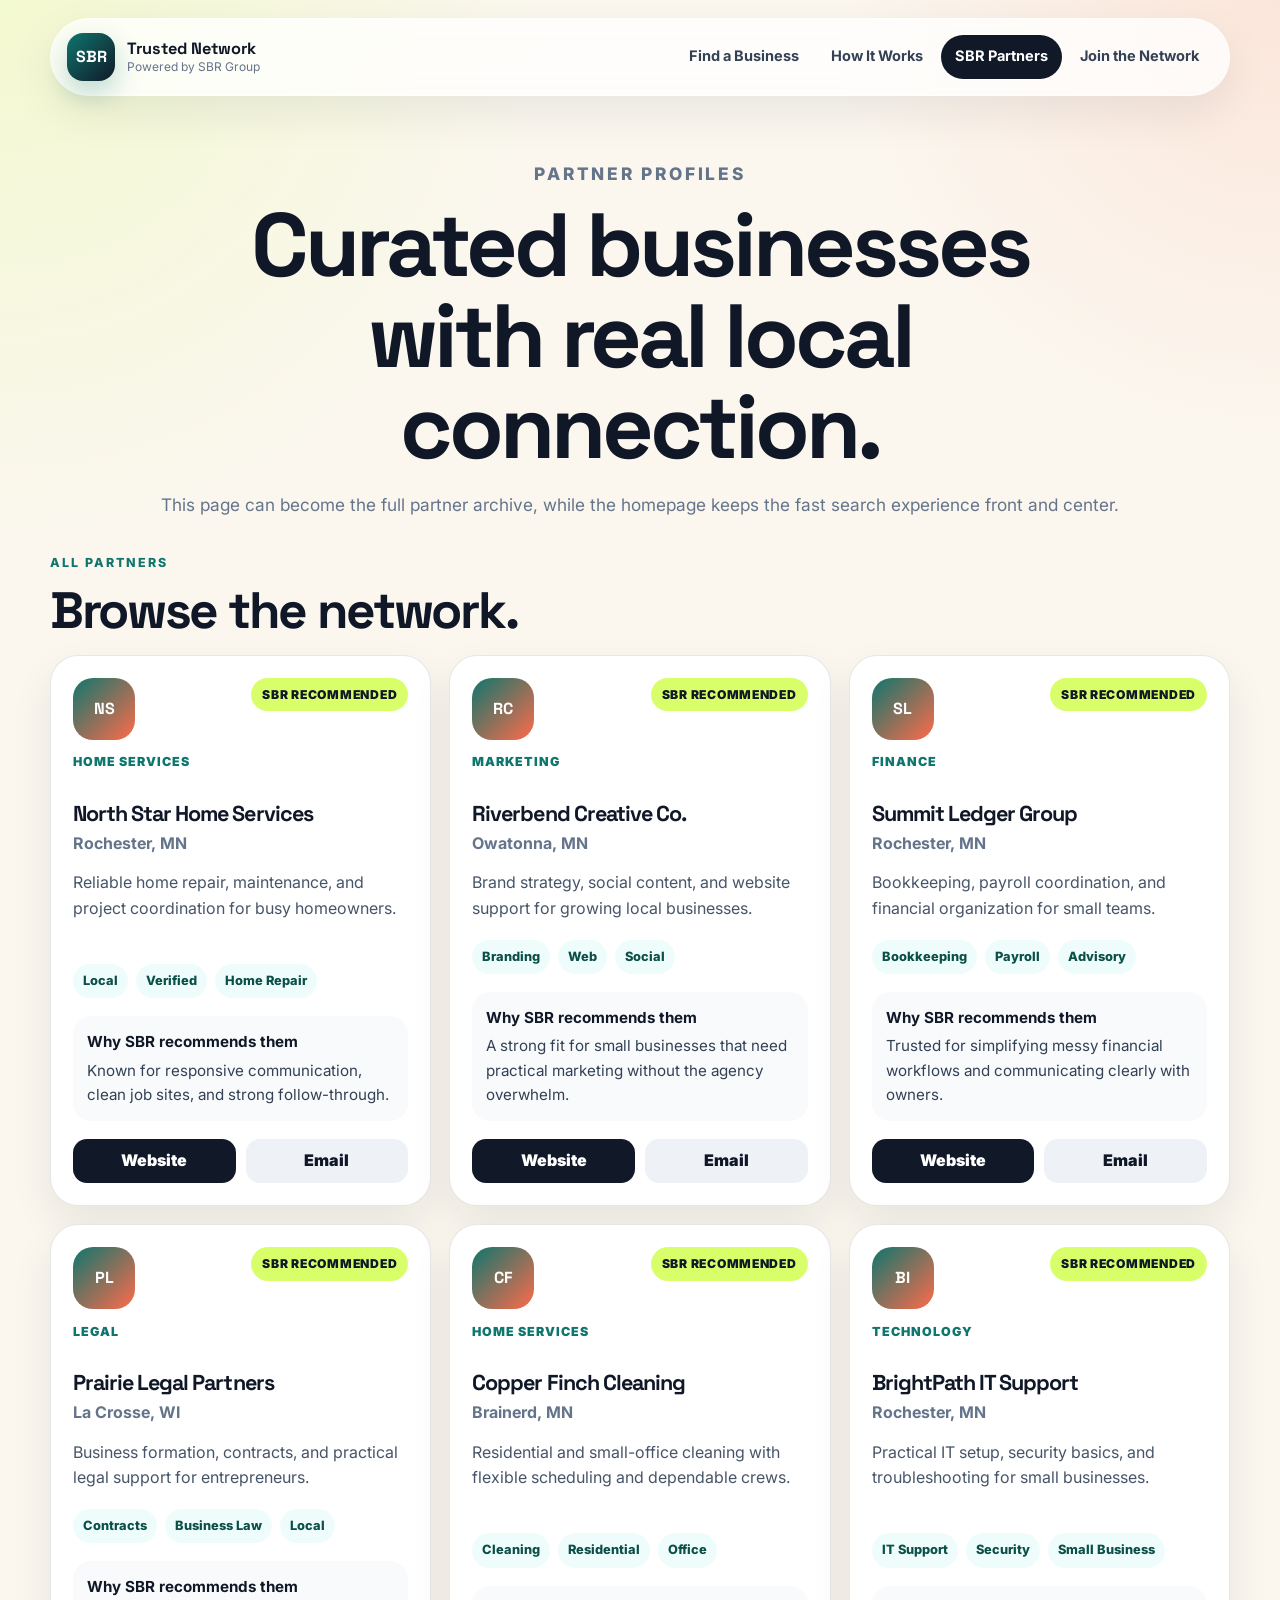
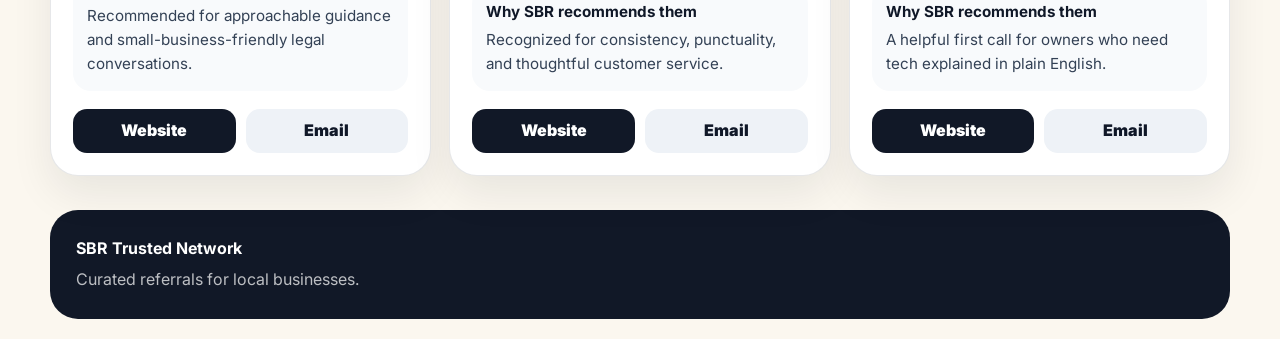
==== partners.html @ e42877cf "init" ====
<!DOCTYPE html>
<html lang="en">
<head>
  <meta charset="UTF-8" />
  <meta name="viewport" content="width=device-width, initial-scale=1.0" />
  <title>SBR Partners | Trusted Network</title>
  <meta name="description" content="Explore trusted SBR partner businesses." />
  <link rel="preconnect" href="https://fonts.googleapis.com">
  <link rel="preconnect" href="https://fonts.gstatic.com" crossorigin>
  <link href="https://fonts.googleapis.com/css2?family=Inter:wght@400;500;600;700;800&family=Space+Grotesk:wght@500;600;700&display=swap" rel="stylesheet">
  <link rel="stylesheet" href="assets/css/style.css" />
</head>
<body>
  <header class="site-header">
    <a class="brand" href="index.html"><span class="brand-mark">SBR</span><span class="brand-text"><strong>Trusted Network</strong><small>Powered by SBR Group</small></span></a>
    <button class="mobile-toggle" id="mobileToggle" aria-label="Open navigation" aria-expanded="false">☰</button>
    <nav class="site-nav" id="siteNav">
      <a href="index.html">Find a Business</a><a href="how-it-works.html">How It Works</a><a href="partners.html" class="active">SBR Partners</a><a href="join.html">Join the Network</a>
    </nav>
  </header>

  <main>
    <section class="page-hero">
      <p class="eyebrow">Partner profiles</p>
      <h1>Curated businesses with real local connection.</h1>
      <p>This page can become the full partner archive, while the homepage keeps the fast search experience front and center.</p>
    </section>

    <section class="section results-section">
      <div class="section-heading">
        <div><p class="eyebrow">All partners</p><h2>Browse the network.</h2></div>
      </div>
      <div class="card-grid" id="partnerGrid"></div>
    </section>
  </main>

  <footer class="site-footer"><div><strong>SBR Trusted Network</strong><p>Curated referrals for local businesses.</p></div></footer>
  <script src="data/partners.js"></script>
  <script src="assets/js/main.js"></script>
</body>
</html>
---- assets/css/style.css ----
:root {
  --ink: #101828;
  --muted: #64748b;
  --paper: #fbf7ef;
  --surface: #ffffff;
  --line: rgba(15, 23, 42, 0.1);
  --green: #0f766e;
  --green-dark: #0b4f49;
  --lime: #d8ff6a;
  --coral: #ff6b4a;
  --navy: #111827;
  --shadow: 0 24px 70px rgba(15, 23, 42, 0.14);
}

* { box-sizing: border-box; }

html { scroll-behavior: smooth; }

body {
  margin: 0;
  font-family: "Inter", system-ui, -apple-system, BlinkMacSystemFont, sans-serif;
  color: var(--ink);
  background:
    radial-gradient(circle at top left, rgba(216, 255, 106, 0.24), transparent 34rem),
    radial-gradient(circle at top right, rgba(255, 107, 74, 0.12), transparent 28rem),
    var(--paper);
  line-height: 1.6;
}

a { color: inherit; text-decoration: none; }

button, input, select { font: inherit; }

.site-header {
  width: min(1180px, calc(100% - 32px));
  margin: 18px auto 0;
  position: sticky;
  top: 14px;
  z-index: 20;
  display: flex;
  align-items: center;
  justify-content: space-between;
  gap: 18px;
  padding: 14px 16px;
  background: rgba(255, 255, 255, 0.76);
  border: 1px solid rgba(255, 255, 255, 0.72);
  border-radius: 999px;
  backdrop-filter: blur(18px);
  box-shadow: 0 16px 45px rgba(15, 23, 42, 0.08);
}

.brand { display: flex; align-items: center; gap: 12px; min-width: max-content; }

.brand-mark {
  display: grid;
  place-items: center;
  width: 48px;
  height: 48px;
  border-radius: 16px;
  color: white;
  font-family: "Space Grotesk", sans-serif;
  font-weight: 700;
  background: linear-gradient(135deg, var(--green), var(--navy));
  box-shadow: 0 12px 28px rgba(15, 118, 110, 0.28);
}

.brand-text { display: grid; line-height: 1.05; }
.brand-text strong { font-family: "Space Grotesk", sans-serif; font-size: 1.02rem; }
.brand-text small { color: var(--muted); font-size: 0.75rem; margin-top: 4px; }

.site-nav { display: flex; align-items: center; gap: 4px; }

.site-nav a {
  padding: 10px 14px;
  border-radius: 999px;
  color: #334155;
  font-weight: 700;
  font-size: 0.91rem;
}

.site-nav a:hover,
.site-nav a.active {
  background: var(--navy);
  color: white;
}

.mobile-toggle {
  display: none;
  border: 0;
  background: var(--navy);
  color: white;
  border-radius: 999px;
  width: 42px;
  height: 42px;
}

.hero {
  width: min(1180px, calc(100% - 32px));
  margin: 44px auto 0;
  padding: clamp(30px, 5vw, 58px);
  border-radius: 42px;
  background:
    linear-gradient(135deg, rgba(17, 24, 39, 0.96), rgba(15, 118, 110, 0.9)),
    radial-gradient(circle at 82% 20%, rgba(216, 255, 106, 0.35), transparent 20rem);
  color: white;
  overflow: hidden;
  box-shadow: var(--shadow);
}

.hero-grid {
  display: grid;
  grid-template-columns: minmax(0, 1.2fr) minmax(320px, 0.8fr);
  gap: clamp(28px, 5vw, 56px);
  align-items: center;
}

.eyebrow {
  margin: 0 0 12px;
  color: var(--green);
  font-size: 0.78rem;
  font-weight: 800;
  text-transform: uppercase;
  letter-spacing: 0.16em;
}

.hero .eyebrow,
.cta .eyebrow,
.spotlight .eyebrow { color: var(--lime); }

h1, h2, h3 {
  font-family: "Space Grotesk", sans-serif;
  line-height: 1.02;
  margin: 0;
  letter-spacing: -0.045em;
}

h1 { font-size: clamp(3.2rem, 8vw, 6.8rem); max-width: 850px; }
h2 { font-size: clamp(2rem, 4vw, 3.4rem); }
h3 { font-size: 1.35rem; }

.hero-lede {
  max-width: 760px;
  margin: 24px 0 28px;
  color: rgba(255,255,255,0.78);
  font-size: clamp(1.05rem, 2vw, 1.26rem);
}

.trust-search {
  display: grid;
  grid-template-columns: 1fr 190px auto;
  gap: 10px;
  padding: 10px;
  background: white;
  border-radius: 22px;
  box-shadow: 0 18px 44px rgba(0,0,0,0.18);
}

.trust-search input,
.trust-search select {
  width: 100%;
  border: 0;
  outline: 0;
  min-height: 54px;
  border-radius: 16px;
  padding: 0 16px;
  color: var(--ink);
  background: #f8fafc;
}

.trust-search button,
.button-dark,
.button-light {
  border: 0;
  min-height: 54px;
  padding: 0 20px;
  border-radius: 16px;
  font-weight: 800;
  cursor: pointer;
}

.trust-search button,
.button-dark {
  background: var(--lime);
  color: var(--navy);
}

.button-light {
  display: inline-flex;
  align-items: center;
  background: white;
  color: var(--navy);
}

.quick-chips { display: flex; flex-wrap: wrap; gap: 10px; margin-top: 16px; }

.quick-chips button {
  border: 1px solid rgba(255,255,255,0.22);
  color: white;
  background: rgba(255,255,255,0.1);
  border-radius: 999px;
  padding: 9px 14px;
  cursor: pointer;
}

.hero-card {
  position: relative;
  padding: 30px;
  border-radius: 34px;
  background: rgba(255,255,255,0.12);
  border: 1px solid rgba(255,255,255,0.18);
  backdrop-filter: blur(20px);
}

.floating-badge,
.tag {
  display: inline-flex;
  width: fit-content;
  align-items: center;
  gap: 8px;
  padding: 7px 11px;
  border-radius: 999px;
  background: var(--lime);
  color: var(--navy);
  font-weight: 900;
  font-size: 0.76rem;
  text-transform: uppercase;
  letter-spacing: 0.06em;
}

.hero-card h2 { margin: 22px 0 12px; font-size: 2.15rem; }
.hero-card p { color: rgba(255,255,255,0.76); }

.trust-stats {
  display: grid;
  gap: 12px;
  margin-top: 24px;
}

.trust-stats div {
  padding: 14px;
  border-radius: 18px;
  background: rgba(255,255,255,0.1);
}

.trust-stats strong { display: block; font-size: 1.1rem; }
.trust-stats span { color: rgba(255,255,255,0.68); font-size: 0.92rem; }

.section {
  width: min(1180px, calc(100% - 32px));
  margin: 34px auto;
}

.intro-strip,
.trust-panel,
.pricing-panel,
.spotlight,
.cta {
  display: grid;
  grid-template-columns: 0.85fr 1.15fr;
  gap: 28px;
  align-items: center;
  padding: clamp(26px, 4vw, 42px);
  border-radius: 34px;
  background: rgba(255,255,255,0.72);
  border: 1px solid rgba(255,255,255,0.9);
  box-shadow: 0 16px 45px rgba(15, 23, 42, 0.06);
}

.intro-strip p:last-child,
.trust-panel p,
.page-hero p,
.pricing-copy p {
  color: var(--muted);
  font-size: 1.08rem;
}

.section-heading {
  display: flex;
  justify-content: space-between;
  gap: 22px;
  align-items: end;
  margin-bottom: 18px;
}

.result-count { color: var(--muted); font-weight: 700; }

.card-grid {
  display: grid;
  grid-template-columns: repeat(3, minmax(0, 1fr));
  gap: 18px;
}

.partner-card {
  position: relative;
  min-height: 350px;
  display: flex;
  flex-direction: column;
  padding: 22px;
  border-radius: 28px;
  overflow: hidden;
  background: var(--surface);
  border: 1px solid var(--line);
  box-shadow: 0 18px 42px rgba(15, 23, 42, 0.08);
  transition: transform 180ms ease, box-shadow 180ms ease;
}

.partner-card:hover {
  transform: translateY(-6px);
  box-shadow: 0 28px 70px rgba(15, 23, 42, 0.14);
}

.card-top {
  display: flex;
  align-items: flex-start;
  justify-content: space-between;
  gap: 12px;
}

.logo-bubble {
  display: grid;
  place-items: center;
  width: 62px;
  height: 62px;
  border-radius: 20px;
  color: white;
  font-family: "Space Grotesk", sans-serif;
  font-weight: 800;
  background: linear-gradient(135deg, var(--green), var(--coral));
}

.partner-card .category {
  color: var(--green);
  font-weight: 900;
  font-size: 0.78rem;
  text-transform: uppercase;
  letter-spacing: 0.08em;
}

.partner-card h3 { margin-top: 18px; }
.partner-card .location { margin: 6px 0 14px; color: var(--muted); font-weight: 700; }
.partner-card .summary { color: #475569; margin: 0 0 18px; }

.tags { display: flex; flex-wrap: wrap; gap: 8px; margin-top: auto; }

.tags span {
  padding: 7px 10px;
  border-radius: 999px;
  background: #eefdfb;
  color: var(--green-dark);
  font-size: 0.8rem;
  font-weight: 800;
}

.recommendation {
  margin-top: 18px;
  padding: 14px;
  border-radius: 18px;
  background: #f8fafc;
  color: #334155;
  font-size: 0.95rem;
}

.recommendation strong { display: block; color: var(--ink); margin-bottom: 4px; }

.card-actions {
  display: grid;
  grid-template-columns: 1fr 1fr;
  gap: 10px;
  margin-top: 18px;
}

.card-actions a {
  display: grid;
  place-items: center;
  min-height: 44px;
  border-radius: 14px;
  font-weight: 900;
}

.card-actions a:first-child { background: var(--navy); color: white; }
.card-actions a:last-child { background: #eef2f7; color: var(--ink); }

.empty-state {
  text-align: center;
  padding: 44px;
  background: white;
  border-radius: 28px;
}

.spotlight {
  background: linear-gradient(135deg, var(--green-dark), var(--navy));
  color: white;
}

.spotlight p { color: rgba(255,255,255,0.76); }

.spotlight-card {
  justify-self: end;
  max-width: 420px;
  padding: 28px;
  border-radius: 30px;
  background: rgba(255,255,255,0.12);
  border: 1px solid rgba(255,255,255,0.16);
}

.contact-row { display: flex; gap: 10px; margin-top: 20px; }
.contact-row a {
  padding: 11px 14px;
  border-radius: 999px;
  background: white;
  color: var(--navy);
  font-weight: 900;
}

.cta {
  display: block;
  text-align: center;
  padding: clamp(36px, 7vw, 76px);
  background: var(--coral);
  color: white;
}

.cta p { max-width: 760px; margin: 18px auto 26px; color: rgba(255,255,255,0.82); }

.page-hero {
  width: min(980px, calc(100% - 32px));
  margin: 64px auto 28px;
  text-align: center;
}

.page-hero h1 { font-size: clamp(3rem, 7vw, 5.8rem); margin-inline: auto; }

.steps-grid {
  display: grid;
  grid-template-columns: repeat(3, 1fr);
  gap: 18px;
}

.step-card {
  padding: 28px;
  border-radius: 30px;
  background: white;
  border: 1px solid var(--line);
  box-shadow: 0 16px 40px rgba(15, 23, 42, 0.06);
}

.step-card span {
  display: inline-grid;
  place-items: center;
  width: 44px;
  height: 44px;
  border-radius: 15px;
  margin-bottom: 18px;
  background: var(--lime);
  font-weight: 900;
}

.step-card p { color: var(--muted); }

.check-list {
  margin: 0;
  padding: 0;
  list-style: none;
  display: grid;
  gap: 12px;
}

.check-list li {
  position: relative;
  padding-left: 30px;
  color: #334155;
  font-weight: 700;
}

.check-list li::before {
  content: "✓";
  position: absolute;
  left: 0;
  color: var(--green);
  font-weight: 900;
}

.pricing-card {
  padding: 30px;
  border-radius: 30px;
  background: white;
  border: 1px solid var(--line);
}

.pricing-card h3 { margin: 16px 0; }

.site-footer {
  width: min(1180px, calc(100% - 32px));
  margin: 34px auto 20px;
  display: flex;
  justify-content: space-between;
  gap: 20px;
  padding: 26px;
  border-radius: 28px;
  color: rgba(255,255,255,0.72);
  background: var(--navy);
}

.site-footer strong { color: white; }
.site-footer p { margin: 6px 0 0; }
.site-footer nav { display: flex; gap: 16px; flex-wrap: wrap; font-weight: 800; color: white; }

.text-link { color: white; font-weight: 900; }

.sr-only {
  position: absolute;
  width: 1px; height: 1px;
  padding: 0; margin: -1px;
  overflow: hidden; clip: rect(0,0,0,0);
  white-space: nowrap; border: 0;
}

@media (max-width: 920px) {
  .mobile-toggle { display: block; }
  .site-header { border-radius: 26px; flex-wrap: wrap; }
  .site-nav {
    display: none;
    width: 100%;
    flex-direction: column;
    align-items: stretch;
  }
  .site-nav.open { display: flex; }
  .site-nav a { text-align: center; }

  .hero-grid,
  .intro-strip,
  .trust-panel,
  .pricing-panel,
  .spotlight {
    grid-template-columns: 1fr;
  }

  .trust-search { grid-template-columns: 1fr; }
  .card-grid,
  .steps-grid { grid-template-columns: 1fr; }
  .spotlight-card { justify-self: stretch; max-width: none; }
  .section-heading { align-items: start; flex-direction: column; }
}

@media (max-width: 560px) {
  .brand-text small { display: none; }
  .hero, .section, .site-footer, .site-header { width: min(100% - 20px, 1180px); }
  h1 { font-size: 3rem; }
  .site-footer { flex-direction: column; }
}
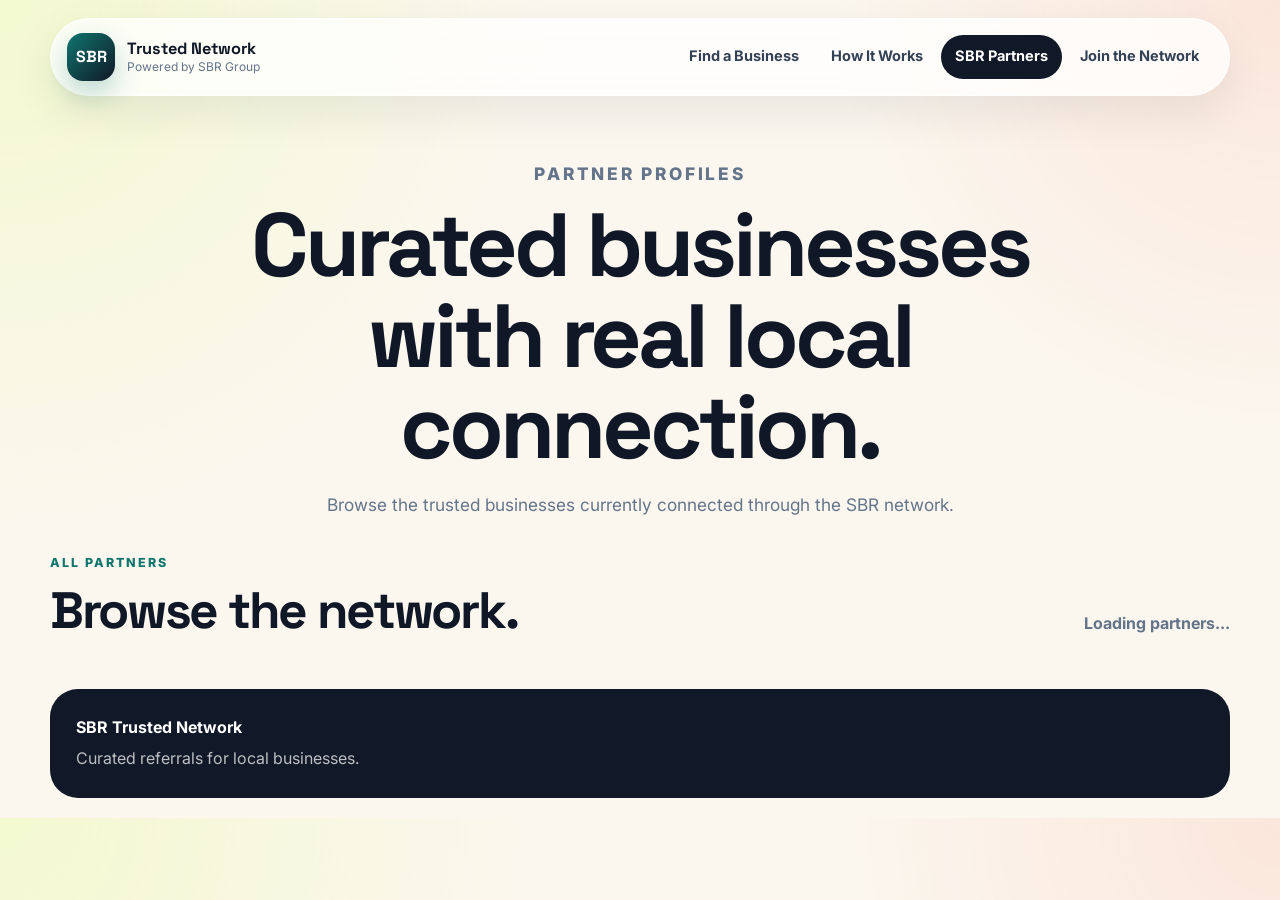
==== commit 0407e5ef: "partners update" ====
--- a/partners.html
+++ b/partners.html
@@ -3,39 +3,189 @@
 <head>
   <meta charset="UTF-8" />
   <meta name="viewport" content="width=device-width, initial-scale=1.0" />
+
   <title>SBR Partners | Trusted Network</title>
-  <meta name="description" content="Explore trusted SBR partner businesses." />
+
+  <meta
+    name="description"
+    content="Explore trusted SBR partner businesses."
+  />
+
   <link rel="preconnect" href="https://fonts.googleapis.com">
-  <link rel="preconnect" href="https://fonts.gstatic.com" crossorigin>
-  <link href="https://fonts.googleapis.com/css2?family=Inter:wght@400;500;600;700;800&family=Space+Grotesk:wght@500;600;700&display=swap" rel="stylesheet">
-  <link rel="stylesheet" href="assets/css/style.css" />
+
+  <link
+    rel="preconnect"
+    href="https://fonts.gstatic.com"
+    crossorigin
+  >
+
+  <link
+    href="https://fonts.googleapis.com/css2?family=Inter:wght@400;500;600;700;800&family=Space+Grotesk:wght@500;600;700&display=swap"
+    rel="stylesheet"
+  >
+
+  <link
+    rel="stylesheet"
+    href="assets/css/style.css"
+  />
 </head>
+
 <body>
+
   <header class="site-header">
-    <a class="brand" href="index.html"><span class="brand-mark">SBR</span><span class="brand-text"><strong>Trusted Network</strong><small>Powered by SBR Group</small></span></a>
-    <button class="mobile-toggle" id="mobileToggle" aria-label="Open navigation" aria-expanded="false">☰</button>
-    <nav class="site-nav" id="siteNav">
-      <a href="index.html">Find a Business</a><a href="how-it-works.html">How It Works</a><a href="partners.html" class="active">SBR Partners</a><a href="join.html">Join the Network</a>
+
+    <a
+      class="brand"
+      href="index.html"
+    >
+      <span class="brand-mark">
+        SBR
+      </span>
+
+      <span class="brand-text">
+        <strong>
+          Trusted Network
+        </strong>
+
+        <small>
+          Powered by SBR Group
+        </small>
+      </span>
+    </a>
+
+
+    <button
+      class="mobile-toggle"
+      id="mobileToggle"
+      aria-label="Open navigation"
+      aria-expanded="false"
+    >
+      ☰
+    </button>
+
+
+    <nav
+      class="site-nav"
+      id="siteNav"
+    >
+
+      <a href="index.html">
+        Find a Business
+      </a>
+
+      <a href="how-it-works.html">
+        How It Works
+      </a>
+
+      <a
+        href="partners.html"
+        class="active"
+      >
+        SBR Partners
+      </a>
+
+      <a href="join.html">
+        Join the Network
+      </a>
+
     </nav>
+
   </header>
 
+
   <main>
+
     <section class="page-hero">
-      <p class="eyebrow">Partner profiles</p>
-      <h1>Curated businesses with real local connection.</h1>
-      <p>This page can become the full partner archive, while the homepage keeps the fast search experience front and center.</p>
+
+      <p class="eyebrow">
+        Partner profiles
+      </p>
+
+      <h1>
+        Curated businesses with real local connection.
+      </h1>
+
+      <p>
+        Browse the trusted businesses currently connected
+        through the SBR network.
+      </p>
+
     </section>
 
+
     <section class="section results-section">
+
       <div class="section-heading">
-        <div><p class="eyebrow">All partners</p><h2>Browse the network.</h2></div>
+
+        <div>
+
+          <p class="eyebrow">
+            All partners
+          </p>
+
+          <h2>
+            Browse the network.
+          </h2>
+
+        </div>
+
+
+        <div
+          class="result-count"
+          id="partnerCount"
+        >
+          Loading partners...
+        </div>
+
       </div>
-      <div class="card-grid" id="partnerGrid"></div>
+
+
+      <div
+        class="card-grid"
+        id="partnerGrid"
+      ></div>
+
+
+      <div
+        class="empty-state"
+        id="partnerEmptyState"
+        hidden
+      >
+
+        <h3>
+          No partners available.
+        </h3>
+
+        <p>
+          Please check back soon.
+        </p>
+
+      </div>
+
     </section>
+
   </main>
 
-  <footer class="site-footer"><div><strong>SBR Trusted Network</strong><p>Curated referrals for local businesses.</p></div></footer>
-  <script src="data/partners.js"></script>
+
+  <footer class="site-footer">
+
+    <div>
+
+      <strong>
+        SBR Trusted Network
+      </strong>
+
+      <p>
+        Curated referrals for local businesses.
+      </p>
+
+    </div>
+
+  </footer>
+
+
   <script src="assets/js/main.js"></script>
+  <script src="assets/js/partners-page.js"></script>
+
 </body>
-</html>
+</html>
--- a/assets/css/style.css
+++ b/assets/css/style.css
@@ -12,68 +12,154 @@
   --shadow: 0 24px 70px rgba(15, 23, 42, 0.14);
 }
 
-* { box-sizing: border-box; }
-
-html { scroll-behavior: smooth; }
+* {
+  box-sizing: border-box;
+}
+
+html {
+  scroll-behavior: smooth;
+}
 
 body {
   margin: 0;
   font-family: "Inter", system-ui, -apple-system, BlinkMacSystemFont, sans-serif;
   color: var(--ink);
-  background:
-    radial-gradient(circle at top left, rgba(216, 255, 106, 0.24), transparent 34rem),
-    radial-gradient(circle at top right, rgba(255, 107, 74, 0.12), transparent 28rem),
+
+  background:
+    radial-gradient(
+      circle at top left,
+      rgba(216, 255, 106, 0.24),
+      transparent 34rem
+    ),
+    radial-gradient(
+      circle at top right,
+      rgba(255, 107, 74, 0.12),
+      transparent 28rem
+    ),
     var(--paper);
+
   line-height: 1.6;
 }
 
-a { color: inherit; text-decoration: none; }
-
-button, input, select { font: inherit; }
+a {
+  color: inherit;
+  text-decoration: none;
+}
+
+button,
+input,
+select {
+  font: inherit;
+}
+
+
+/* =========================================================
+   HEADER
+========================================================= */
 
 .site-header {
   width: min(1180px, calc(100% - 32px));
   margin: 18px auto 0;
+
   position: sticky;
   top: 14px;
   z-index: 20;
+
   display: flex;
   align-items: center;
   justify-content: space-between;
+
   gap: 18px;
   padding: 14px 16px;
+
   background: rgba(255, 255, 255, 0.76);
-  border: 1px solid rgba(255, 255, 255, 0.72);
+
+  border:
+    1px solid rgba(255, 255, 255, 0.72);
+
   border-radius: 999px;
-  backdrop-filter: blur(18px);
-  box-shadow: 0 16px 45px rgba(15, 23, 42, 0.08);
-}
-
-.brand { display: flex; align-items: center; gap: 12px; min-width: max-content; }
+
+  backdrop-filter:
+    blur(18px);
+
+  box-shadow:
+    0 16px 45px rgba(15, 23, 42, 0.08);
+}
+
+.brand {
+  display: flex;
+  align-items: center;
+
+  gap: 12px;
+
+  min-width: max-content;
+}
 
 .brand-mark {
   display: grid;
   place-items: center;
+
   width: 48px;
   height: 48px;
+
   border-radius: 16px;
+
   color: white;
-  font-family: "Space Grotesk", sans-serif;
+
+  font-family:
+    "Space Grotesk",
+    sans-serif;
+
   font-weight: 700;
-  background: linear-gradient(135deg, var(--green), var(--navy));
-  box-shadow: 0 12px 28px rgba(15, 118, 110, 0.28);
-}
-
-.brand-text { display: grid; line-height: 1.05; }
-.brand-text strong { font-family: "Space Grotesk", sans-serif; font-size: 1.02rem; }
-.brand-text small { color: var(--muted); font-size: 0.75rem; margin-top: 4px; }
-
-.site-nav { display: flex; align-items: center; gap: 4px; }
+
+  background:
+    linear-gradient(
+      135deg,
+      var(--green),
+      var(--navy)
+    );
+
+  box-shadow:
+    0 12px 28px rgba(15, 118, 110, 0.28);
+}
+
+.brand-text {
+  display: grid;
+
+  line-height: 1.05;
+}
+
+.brand-text strong {
+  font-family:
+    "Space Grotesk",
+    sans-serif;
+
+  font-size: 1.02rem;
+}
+
+.brand-text small {
+  margin-top: 4px;
+
+  color: var(--muted);
+
+  font-size: 0.75rem;
+}
+
+.site-nav {
+  display: flex;
+  align-items: center;
+
+  gap: 4px;
+}
 
 .site-nav a {
-  padding: 10px 14px;
+  padding:
+    10px 14px;
+
   border-radius: 999px;
+
   color: #334155;
+
   font-weight: 700;
   font-size: 0.91rem;
 }
@@ -81,173 +167,362 @@
 .site-nav a:hover,
 .site-nav a.active {
   background: var(--navy);
+
   color: white;
 }
 
 .mobile-toggle {
   display: none;
-  border: 0;
-  background: var(--navy);
-  color: white;
-  border-radius: 999px;
+
   width: 42px;
   height: 42px;
-}
+
+  border: 0;
+  border-radius: 999px;
+
+  background: var(--navy);
+
+  color: white;
+}
+
+
+/* =========================================================
+   HERO
+========================================================= */
 
 .hero {
-  width: min(1180px, calc(100% - 32px));
-  margin: 44px auto 0;
-  padding: clamp(30px, 5vw, 58px);
+  width:
+    min(1180px, calc(100% - 32px));
+
+  margin:
+    44px auto 0;
+
+  padding:
+    clamp(30px, 5vw, 58px);
+
   border-radius: 42px;
-  background:
-    linear-gradient(135deg, rgba(17, 24, 39, 0.96), rgba(15, 118, 110, 0.9)),
-    radial-gradient(circle at 82% 20%, rgba(216, 255, 106, 0.35), transparent 20rem);
+
+  background:
+    linear-gradient(
+      135deg,
+      rgba(17, 24, 39, 0.96),
+      rgba(15, 118, 110, 0.9)
+    ),
+    radial-gradient(
+      circle at 82% 20%,
+      rgba(216, 255, 106, 0.35),
+      transparent 20rem
+    );
+
   color: white;
+
   overflow: hidden;
-  box-shadow: var(--shadow);
+
+  box-shadow:
+    var(--shadow);
 }
 
 .hero-grid {
   display: grid;
-  grid-template-columns: minmax(0, 1.2fr) minmax(320px, 0.8fr);
-  gap: clamp(28px, 5vw, 56px);
-  align-items: center;
+
+  grid-template-columns:
+    minmax(0, 1.45fr)
+    minmax(300px, 0.55fr);
+
+  gap: 34px;
+
+  align-items: start;
+}
+
+.hero-copy {
+  min-width: 0;
 }
 
 .eyebrow {
-  margin: 0 0 12px;
+  margin:
+    0 0 12px;
+
   color: var(--green);
+
   font-size: 0.78rem;
   font-weight: 800;
+
   text-transform: uppercase;
+
   letter-spacing: 0.16em;
 }
 
 .hero .eyebrow,
 .cta .eyebrow,
-.spotlight .eyebrow { color: var(--lime); }
-
-h1, h2, h3 {
-  font-family: "Space Grotesk", sans-serif;
+.spotlight .eyebrow {
+  color: var(--lime);
+}
+
+h1,
+h2,
+h3 {
+  margin: 0;
+
+  font-family:
+    "Space Grotesk",
+    sans-serif;
+
   line-height: 1.02;
-  margin: 0;
-  letter-spacing: -0.045em;
-}
-
-h1 { font-size: clamp(3.2rem, 8vw, 6.8rem); max-width: 850px; }
-h2 { font-size: clamp(2rem, 4vw, 3.4rem); }
-h3 { font-size: 1.35rem; }
+
+  letter-spacing:
+    -0.045em;
+}
+
+h1 {
+  max-width: 850px;
+
+  font-size:
+    clamp(3.2rem, 8vw, 6.8rem);
+}
+
+h2 {
+  font-size:
+    clamp(2rem, 4vw, 3.4rem);
+}
+
+h3 {
+  font-size: 1.35rem;
+}
 
 .hero-lede {
   max-width: 760px;
-  margin: 24px 0 28px;
-  color: rgba(255,255,255,0.78);
-  font-size: clamp(1.05rem, 2vw, 1.26rem);
-}
+
+  margin:
+    24px 0 28px;
+
+  color:
+    rgba(255, 255, 255, 0.78);
+
+  font-size:
+    clamp(1.05rem, 2vw, 1.26rem);
+}
+
+
+/* =========================================================
+   SEARCH
+========================================================= */
 
 .trust-search {
   display: grid;
-  grid-template-columns: 1fr 190px auto;
+
+  grid-template-columns:
+    minmax(280px, 1.35fr)
+    minmax(220px, 1fr);
+
   gap: 10px;
+
+  width: 100%;
+
   padding: 10px;
+
   background: white;
+
   border-radius: 22px;
-  box-shadow: 0 18px 44px rgba(0,0,0,0.18);
+
+  box-shadow:
+    0 18px 44px rgba(0, 0, 0, 0.18);
+}
+
+.search-field {
+  min-width: 0;
 }
 
 .trust-search input,
 .trust-search select {
   width: 100%;
+  min-width: 0;
+
+  min-height: 54px;
+
   border: 0;
   outline: 0;
+
+  border-radius: 16px;
+
+  padding:
+    0 18px;
+
+  color: var(--ink);
+
+  background: #f8fafc;
+}
+
+.trust-search select {
+  cursor: pointer;
+
+  padding-right: 42px;
+}
+
+.trust-search input:focus,
+.trust-search select:focus {
+  box-shadow:
+    0 0 0 3px rgba(15, 118, 110, 0.14);
+}
+
+.trust-search button {
+  grid-column:
+    1 / -1;
+
+  width: 100%;
+
   min-height: 54px;
+
+  border: 0;
+
   border-radius: 16px;
-  padding: 0 16px;
-  color: var(--ink);
-  background: #f8fafc;
-}
-
-.trust-search button,
-.button-dark,
-.button-light {
-  border: 0;
-  min-height: 54px;
-  padding: 0 20px;
-  border-radius: 16px;
+
+  padding:
+    0 24px;
+
+  background:
+    var(--lime);
+
+  color:
+    var(--navy);
+
   font-weight: 800;
+
   cursor: pointer;
 }
 
-.trust-search button,
-.button-dark {
-  background: var(--lime);
-  color: var(--navy);
-}
-
-.button-light {
-  display: inline-flex;
-  align-items: center;
-  background: white;
-  color: var(--navy);
-}
-
-.quick-chips { display: flex; flex-wrap: wrap; gap: 10px; margin-top: 16px; }
-
-.quick-chips button {
-  border: 1px solid rgba(255,255,255,0.22);
-  color: white;
-  background: rgba(255,255,255,0.1);
-  border-radius: 999px;
-  padding: 9px 14px;
-  cursor: pointer;
-}
+.trust-search button:hover {
+  filter:
+    brightness(0.97);
+}
+
+
+/* =========================================================
+   CATEGORY DROPDOWN
+========================================================= */
+
+#categoryFilter optgroup {
+  color: #111827;
+
+  font-weight: 700;
+  font-style: normal;
+}
+
+#categoryFilter option {
+  color: #111827;
+
+  font-weight: 400;
+}
+
+
+/* =========================================================
+   HERO CARD
+========================================================= */
 
 .hero-card {
   position: relative;
+
+  align-self: start;
+
+  margin-top: 30px;
+
   padding: 30px;
+
   border-radius: 34px;
-  background: rgba(255,255,255,0.12);
-  border: 1px solid rgba(255,255,255,0.18);
-  backdrop-filter: blur(20px);
+
+  background:
+    rgba(255, 255, 255, 0.12);
+
+  border:
+    1px solid rgba(255, 255, 255, 0.18);
+
+  backdrop-filter:
+    blur(20px);
 }
 
 .floating-badge,
 .tag {
   display: inline-flex;
+
   width: fit-content;
+
   align-items: center;
+
   gap: 8px;
-  padding: 7px 11px;
+
+  padding:
+    7px 11px;
+
   border-radius: 999px;
-  background: var(--lime);
-  color: var(--navy);
+
+  background:
+    var(--lime);
+
+  color:
+    var(--navy);
+
   font-weight: 900;
+
   font-size: 0.76rem;
+
   text-transform: uppercase;
-  letter-spacing: 0.06em;
-}
-
-.hero-card h2 { margin: 22px 0 12px; font-size: 2.15rem; }
-.hero-card p { color: rgba(255,255,255,0.76); }
+
+  letter-spacing:
+    0.06em;
+}
+
+.hero-card h2 {
+  margin:
+    22px 0 12px;
+
+  font-size: 2.15rem;
+}
+
+.hero-card p {
+  color:
+    rgba(255, 255, 255, 0.76);
+}
 
 .trust-stats {
   display: grid;
+
   gap: 12px;
+
   margin-top: 24px;
 }
 
 .trust-stats div {
   padding: 14px;
+
   border-radius: 18px;
-  background: rgba(255,255,255,0.1);
-}
-
-.trust-stats strong { display: block; font-size: 1.1rem; }
-.trust-stats span { color: rgba(255,255,255,0.68); font-size: 0.92rem; }
+
+  background:
+    rgba(255, 255, 255, 0.1);
+}
+
+.trust-stats strong {
+  display: block;
+
+  font-size: 1.1rem;
+}
+
+.trust-stats span {
+  color:
+    rgba(255, 255, 255, 0.68);
+
+  font-size: 0.92rem;
+}
+
+
+/* =========================================================
+   SECTIONS
+========================================================= */
 
 .section {
-  width: min(1180px, calc(100% - 32px));
-  margin: 34px auto;
+  width:
+    min(1180px, calc(100% - 32px));
+
+  margin:
+    34px auto;
 }
 
 .intro-strip,
@@ -256,276 +531,685 @@
 .spotlight,
 .cta {
   display: grid;
-  grid-template-columns: 0.85fr 1.15fr;
+
+  grid-template-columns:
+    0.85fr 1.15fr;
+
   gap: 28px;
+
   align-items: center;
-  padding: clamp(26px, 4vw, 42px);
+
+  padding:
+    clamp(26px, 4vw, 42px);
+
   border-radius: 34px;
-  background: rgba(255,255,255,0.72);
-  border: 1px solid rgba(255,255,255,0.9);
-  box-shadow: 0 16px 45px rgba(15, 23, 42, 0.06);
+
+  background:
+    rgba(255, 255, 255, 0.72);
+
+  border:
+    1px solid rgba(255, 255, 255, 0.9);
+
+  box-shadow:
+    0 16px 45px rgba(15, 23, 42, 0.06);
 }
 
 .intro-strip p:last-child,
 .trust-panel p,
 .page-hero p,
 .pricing-copy p {
-  color: var(--muted);
-  font-size: 1.08rem;
-}
+  color:
+    var(--muted);
+
+  font-size:
+    1.08rem;
+}
+
+
+/* =========================================================
+   RESULTS
+========================================================= */
 
 .section-heading {
   display: flex;
-  justify-content: space-between;
+
+  justify-content:
+    space-between;
+
   gap: 22px;
+
   align-items: end;
+
   margin-bottom: 18px;
 }
 
-.result-count { color: var(--muted); font-weight: 700; }
+.result-count {
+  color:
+    var(--muted);
+
+  font-weight: 700;
+}
 
 .card-grid {
   display: grid;
-  grid-template-columns: repeat(3, minmax(0, 1fr));
+
+  grid-template-columns:
+    repeat(
+      3,
+      minmax(0, 1fr)
+    );
+
   gap: 18px;
 }
+
+
+/* =========================================================
+   BUSINESS CARD
+========================================================= */
 
 .partner-card {
   position: relative;
+
   min-height: 350px;
+
   display: flex;
+
   flex-direction: column;
+
   padding: 22px;
+
   border-radius: 28px;
+
   overflow: hidden;
-  background: var(--surface);
-  border: 1px solid var(--line);
-  box-shadow: 0 18px 42px rgba(15, 23, 42, 0.08);
-  transition: transform 180ms ease, box-shadow 180ms ease;
+
+  background:
+    var(--surface);
+
+  border:
+    1px solid var(--line);
+
+  box-shadow:
+    0 18px 42px rgba(15, 23, 42, 0.08);
+
+  transition:
+    transform 180ms ease,
+    box-shadow 180ms ease;
 }
 
 .partner-card:hover {
-  transform: translateY(-6px);
-  box-shadow: 0 28px 70px rgba(15, 23, 42, 0.14);
+  transform:
+    translateY(-6px);
+
+  box-shadow:
+    0 28px 70px rgba(15, 23, 42, 0.14);
 }
 
 .card-top {
   display: flex;
+
   align-items: flex-start;
-  justify-content: space-between;
+
+  justify-content:
+    space-between;
+
   gap: 12px;
 }
 
 .logo-bubble {
   display: grid;
+
   place-items: center;
+
   width: 62px;
   height: 62px;
+
   border-radius: 20px;
+
   color: white;
-  font-family: "Space Grotesk", sans-serif;
+
+  font-family:
+    "Space Grotesk",
+    sans-serif;
+
   font-weight: 800;
-  background: linear-gradient(135deg, var(--green), var(--coral));
-}
-
-.partner-card .category {
-  color: var(--green);
-  font-weight: 900;
-  font-size: 0.78rem;
-  text-transform: uppercase;
-  letter-spacing: 0.08em;
-}
-
-.partner-card h3 { margin-top: 18px; }
-.partner-card .location { margin: 6px 0 14px; color: var(--muted); font-weight: 700; }
-.partner-card .summary { color: #475569; margin: 0 0 18px; }
-
-.tags { display: flex; flex-wrap: wrap; gap: 8px; margin-top: auto; }
+
+  background:
+    linear-gradient(
+      135deg,
+      var(--green),
+      var(--coral)
+    );
+}
+
+.partner-card h3 {
+  margin-top: 18px;
+}
+
+
+/* =========================================================
+   BUSINESS LOCATION
+========================================================= */
+
+.business-location {
+  margin-top: 8px;
+}
+
+.business-address {
+  margin: 0;
+
+  color: var(--ink);
+
+  font-weight: 500;
+}
+
+.partner-card .location {
+  margin:
+    4px 0 10px;
+
+  color:
+    var(--muted);
+
+  font-weight: 700;
+}
+
+.business-phone {
+  margin:
+    10px 0 14px;
+
+  color:
+    var(--ink);
+
+  font-size: 0.95rem;
+
+  font-weight: 700;
+}
+
+.partner-card .summary {
+  margin:
+    0 0 18px;
+
+  color:
+    #475569;
+}
+
+
+/* =========================================================
+   TAGS
+========================================================= */
+
+.tags {
+  display: flex;
+
+  flex-wrap: wrap;
+
+  gap: 8px;
+
+  margin-top: auto;
+}
 
 .tags span {
-  padding: 7px 10px;
+  padding:
+    7px 10px;
+
   border-radius: 999px;
-  background: #eefdfb;
-  color: var(--green-dark);
+
+  background:
+    #eefdfb;
+
+  color:
+    var(--green-dark);
+
   font-size: 0.8rem;
+
   font-weight: 800;
 }
 
-.recommendation {
-  margin-top: 18px;
-  padding: 14px;
-  border-radius: 18px;
-  background: #f8fafc;
-  color: #334155;
-  font-size: 0.95rem;
-}
-
-.recommendation strong { display: block; color: var(--ink); margin-bottom: 4px; }
+
+/* =========================================================
+   BUSINESS CARD ACTIONS
+========================================================= */
 
 .card-actions {
   display: grid;
-  grid-template-columns: 1fr 1fr;
+
+  grid-template-columns:
+    repeat(
+      auto-fit,
+      minmax(90px, 1fr)
+    );
+
   gap: 10px;
-  margin-top: 18px;
+
+  margin-top: auto;
+
+  padding-top: 18px;
 }
 
 .card-actions a {
   display: grid;
+
   place-items: center;
+
   min-height: 44px;
+
+  padding:
+    0 12px;
+
   border-radius: 14px;
+
   font-weight: 900;
-}
-
-.card-actions a:first-child { background: var(--navy); color: white; }
-.card-actions a:last-child { background: #eef2f7; color: var(--ink); }
+
+  background:
+    #eef2f7;
+
+  color:
+    var(--ink);
+}
+
+.card-actions a:first-child {
+  background:
+    var(--navy);
+
+  color: white;
+}
+
+.card-actions a:hover {
+  filter:
+    brightness(0.97);
+}
+
+
+/* =========================================================
+   CALL BUTTON
+========================================================= */
+
+/*
+ * Hide Call everywhere by default.
+ * This selector is intentionally more specific
+ * than the general .card-actions a rule.
+ */
+
+.card-actions .mobile-call-button {
+  display: none !important;
+}
+
+
+/*
+ * Show the Call button only on devices whose
+ * primary input is touch-oriented.
+ *
+ * This prevents a desktop browser with a narrow
+ * window or docked DevTools from showing Call.
+ */
+
+@media (hover: none) and (pointer: coarse) {
+
+  .card-actions .mobile-call-button {
+    display: grid !important;
+  }
+
+}
+
+
+/* =========================================================
+   EMPTY STATE
+========================================================= */
 
 .empty-state {
   text-align: center;
+
   padding: 44px;
+
   background: white;
+
   border-radius: 28px;
 }
 
+
+/* =========================================================
+   SPOTLIGHT
+========================================================= */
+
 .spotlight {
-  background: linear-gradient(135deg, var(--green-dark), var(--navy));
+  background:
+    linear-gradient(
+      135deg,
+      var(--green-dark),
+      var(--navy)
+    );
+
   color: white;
 }
 
-.spotlight p { color: rgba(255,255,255,0.76); }
+.spotlight p {
+  color:
+    rgba(255, 255, 255, 0.76);
+}
 
 .spotlight-card {
   justify-self: end;
+
   max-width: 420px;
+
   padding: 28px;
+
   border-radius: 30px;
-  background: rgba(255,255,255,0.12);
-  border: 1px solid rgba(255,255,255,0.16);
-}
-
-.contact-row { display: flex; gap: 10px; margin-top: 20px; }
+
+  background:
+    rgba(255, 255, 255, 0.12);
+
+  border:
+    1px solid rgba(255, 255, 255, 0.16);
+}
+
+.contact-row {
+  display: flex;
+
+  gap: 10px;
+
+  margin-top: 20px;
+}
+
 .contact-row a {
-  padding: 11px 14px;
+  padding:
+    11px 14px;
+
   border-radius: 999px;
+
   background: white;
-  color: var(--navy);
+
+  color:
+    var(--navy);
+
   font-weight: 900;
 }
+
+
+/* =========================================================
+   CTA
+========================================================= */
 
 .cta {
   display: block;
+
   text-align: center;
-  padding: clamp(36px, 7vw, 76px);
-  background: var(--coral);
+
+  padding:
+    clamp(36px, 7vw, 76px);
+
+  background:
+    var(--coral);
+
   color: white;
 }
 
-.cta p { max-width: 760px; margin: 18px auto 26px; color: rgba(255,255,255,0.82); }
+.cta p {
+  max-width: 760px;
+
+  margin:
+    18px auto 26px;
+
+  color:
+    rgba(255, 255, 255, 0.82);
+}
+
+.button-light {
+  display: inline-flex;
+
+  align-items: center;
+
+  min-height: 54px;
+
+  padding:
+    0 20px;
+
+  border-radius: 16px;
+
+  background: white;
+
+  color:
+    var(--navy);
+
+  font-weight: 800;
+}
+
+
+/* =========================================================
+   STANDARD PAGES
+========================================================= */
 
 .page-hero {
-  width: min(980px, calc(100% - 32px));
-  margin: 64px auto 28px;
+  width:
+    min(980px, calc(100% - 32px));
+
+  margin:
+    64px auto 28px;
+
   text-align: center;
 }
 
-.page-hero h1 { font-size: clamp(3rem, 7vw, 5.8rem); margin-inline: auto; }
+.page-hero h1 {
+  margin-inline: auto;
+
+  font-size:
+    clamp(3rem, 7vw, 5.8rem);
+}
 
 .steps-grid {
   display: grid;
-  grid-template-columns: repeat(3, 1fr);
+
+  grid-template-columns:
+    repeat(3, 1fr);
+
   gap: 18px;
 }
 
 .step-card {
   padding: 28px;
+
   border-radius: 30px;
+
   background: white;
-  border: 1px solid var(--line);
-  box-shadow: 0 16px 40px rgba(15, 23, 42, 0.06);
+
+  border:
+    1px solid var(--line);
+
+  box-shadow:
+    0 16px 40px rgba(15, 23, 42, 0.06);
 }
 
 .step-card span {
   display: inline-grid;
+
   place-items: center;
+
   width: 44px;
   height: 44px;
+
   border-radius: 15px;
+
   margin-bottom: 18px;
-  background: var(--lime);
+
+  background:
+    var(--lime);
+
   font-weight: 900;
 }
 
-.step-card p { color: var(--muted); }
+.step-card p {
+  color:
+    var(--muted);
+}
 
 .check-list {
   margin: 0;
+
   padding: 0;
+
   list-style: none;
+
   display: grid;
+
   gap: 12px;
 }
 
 .check-list li {
   position: relative;
+
   padding-left: 30px;
-  color: #334155;
+
+  color:
+    #334155;
+
   font-weight: 700;
 }
 
 .check-list li::before {
   content: "✓";
+
   position: absolute;
+
   left: 0;
-  color: var(--green);
+
+  color:
+    var(--green);
+
   font-weight: 900;
 }
 
 .pricing-card {
   padding: 30px;
+
   border-radius: 30px;
+
   background: white;
-  border: 1px solid var(--line);
-}
-
-.pricing-card h3 { margin: 16px 0; }
+
+  border:
+    1px solid var(--line);
+}
+
+.pricing-card h3 {
+  margin:
+    16px 0;
+}
+
+
+/* =========================================================
+   FOOTER
+========================================================= */
 
 .site-footer {
-  width: min(1180px, calc(100% - 32px));
-  margin: 34px auto 20px;
+  width:
+    min(1180px, calc(100% - 32px));
+
+  margin:
+    34px auto 20px;
+
   display: flex;
-  justify-content: space-between;
+
+  justify-content:
+    space-between;
+
   gap: 20px;
+
   padding: 26px;
+
   border-radius: 28px;
-  color: rgba(255,255,255,0.72);
-  background: var(--navy);
-}
-
-.site-footer strong { color: white; }
-.site-footer p { margin: 6px 0 0; }
-.site-footer nav { display: flex; gap: 16px; flex-wrap: wrap; font-weight: 800; color: white; }
-
-.text-link { color: white; font-weight: 900; }
+
+  color:
+    rgba(255, 255, 255, 0.72);
+
+  background:
+    var(--navy);
+}
+
+.site-footer strong {
+  color: white;
+}
+
+.site-footer p {
+  margin:
+    6px 0 0;
+}
+
+.site-footer nav {
+  display: flex;
+
+  gap: 16px;
+
+  flex-wrap: wrap;
+
+  font-weight: 800;
+
+  color: white;
+}
+
+.text-link {
+  color: white;
+
+  font-weight: 900;
+}
+
+
+/* =========================================================
+   ACCESSIBILITY
+========================================================= */
 
 .sr-only {
   position: absolute;
-  width: 1px; height: 1px;
-  padding: 0; margin: -1px;
-  overflow: hidden; clip: rect(0,0,0,0);
-  white-space: nowrap; border: 0;
-}
+
+  width: 1px;
+  height: 1px;
+
+  padding: 0;
+
+  margin: -1px;
+
+  overflow: hidden;
+
+  clip:
+    rect(0, 0, 0, 0);
+
+  white-space: nowrap;
+
+  border: 0;
+}
+
+
+/* =========================================================
+   TABLET
+========================================================= */
 
 @media (max-width: 920px) {
-  .mobile-toggle { display: block; }
-  .site-header { border-radius: 26px; flex-wrap: wrap; }
+
+  .mobile-toggle {
+    display: block;
+  }
+
+  .site-header {
+    border-radius: 26px;
+
+    flex-wrap: wrap;
+  }
+
   .site-nav {
     display: none;
+
     width: 100%;
+
     flex-direction: column;
+
     align-items: stretch;
   }
-  .site-nav.open { display: flex; }
-  .site-nav a { text-align: center; }
+
+  .site-nav.open {
+    display: flex;
+  }
+
+  .site-nav a {
+    text-align: center;
+  }
+
 
   .hero-grid,
   .intro-strip,
@@ -535,16 +1219,80 @@
     grid-template-columns: 1fr;
   }
 
-  .trust-search { grid-template-columns: 1fr; }
+
+  .trust-search {
+    grid-template-columns:
+      1fr 1fr;
+  }
+
+  .trust-search button {
+    grid-column:
+      1 / -1;
+  }
+
+
   .card-grid,
-  .steps-grid { grid-template-columns: 1fr; }
-  .spotlight-card { justify-self: stretch; max-width: none; }
-  .section-heading { align-items: start; flex-direction: column; }
-}
+  .steps-grid {
+    grid-template-columns: 1fr;
+  }
+
+  .spotlight-card {
+    justify-self: stretch;
+
+    max-width: none;
+  }
+
+  .section-heading {
+    align-items: start;
+
+    flex-direction: column;
+  }
+
+}
+
+
+/* =========================================================
+   MOBILE
+========================================================= */
 
 @media (max-width: 560px) {
-  .brand-text small { display: none; }
-  .hero, .section, .site-footer, .site-header { width: min(100% - 20px, 1180px); }
-  h1 { font-size: 3rem; }
-  .site-footer { flex-direction: column; }
-}
+
+  .brand-text small {
+    display: none;
+  }
+
+  .hero,
+  .section,
+  .site-footer,
+  .site-header {
+    width:
+      min(100% - 20px, 1180px);
+  }
+
+  h1 {
+    font-size: 3rem;
+  }
+
+  .site-footer {
+    flex-direction: column;
+  }
+
+
+  .trust-search {
+    grid-template-columns: 1fr;
+
+    padding: 8px;
+  }
+
+  .trust-search .search-field:first-child,
+  .trust-search button {
+    grid-column: auto;
+  }
+
+  .trust-search input,
+  .trust-search select,
+  .trust-search button {
+    min-height: 52px;
+  }
+
+}
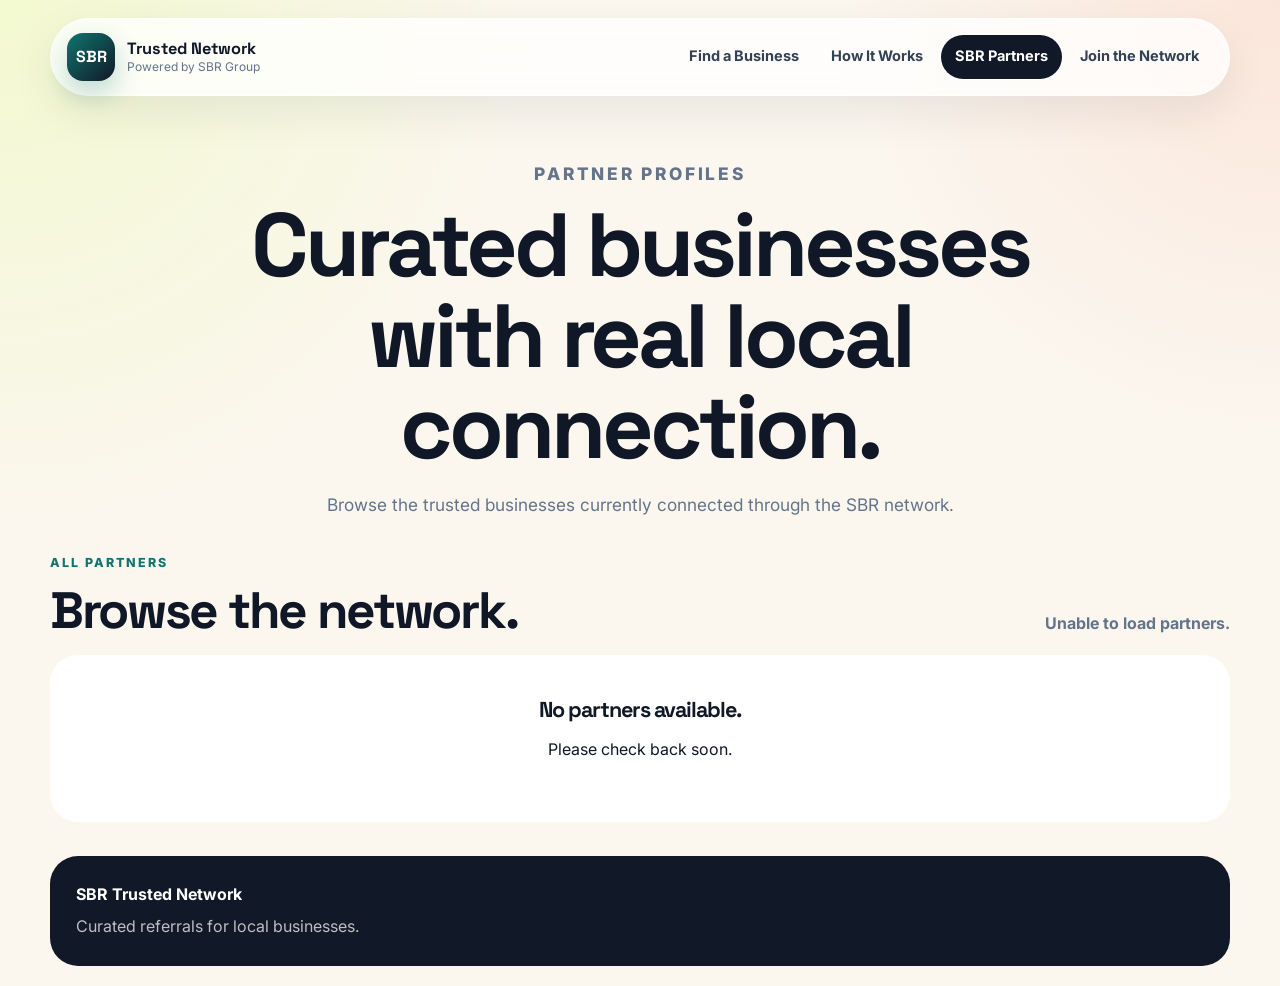
==== commit 8c0e346f: "partners update" ====
--- a/partners.html
+++ b/partners.html
@@ -140,10 +140,7 @@
       </div>
 
 
-      <div
-        class="card-grid"
-        id="partnerGrid"
-      ></div>
+      <div id="partnerGrid"></div>
 
 
       <div
--- a/assets/css/style.css
+++ b/assets/css/style.css
@@ -1295,4 +1295,121 @@
     min-height: 52px;
   }
 
+}/* =========================================================
+   PARTNER CATEGORY SECTIONS
+========================================================= */
+
+#partnerGrid {
+  display: block;
+}
+
+.partner-category-section {
+  margin:
+    0 0 64px;
+}
+
+.partner-category-heading {
+  margin-bottom: 22px;
+}
+
+.partner-category-heading h2 {
+  margin-bottom: 8px;
+}
+
+.partner-category-count {
+  margin: 0;
+  color: var(--muted);
+  font-weight: 700;
+}
+
+.partner-category-section .card-grid {
+  margin-top: 18px;
+}
+
+.partner-category-label {
+  width: fit-content;
+
+  margin-top: 18px;
+
+  padding:
+    6px 10px;
+
+  border-radius: 999px;
+
+  background:
+    #eefdfb;
+
+  color:
+    var(--green-dark);
+
+  font-size: 0.76rem;
+  font-weight: 800;
+
+  text-transform: uppercase;
+
+  letter-spacing:
+    0.05em;
+}
+
+/* =========================================================
+   PARTNERS DIRECTORY CATEGORY LAYOUT
+========================================================= */
+
+#partnerGrid {
+  display: block;
+  width: 100%;
+}
+
+.partner-category-section {
+  display: block;
+  width: 100%;
+  margin: 0 0 64px;
+}
+
+.partner-category-heading {
+  margin-bottom: 22px;
+}
+
+.partner-category-heading h2 {
+  margin-bottom: 8px;
+}
+
+.partner-category-count {
+  margin: 0;
+  color: var(--muted);
+  font-weight: 700;
+}
+
+
+/* Business cards inside each category */
+.partner-category-section .card-grid {
+  display: grid;
+
+  grid-template-columns:
+    repeat(3, minmax(0, 1fr));
+
+  gap: 18px;
+
+  width: 100%;
+}
+
+
+/* Tablet */
+@media (max-width: 920px) {
+
+  .partner-category-section .card-grid {
+    grid-template-columns:
+      repeat(2, minmax(0, 1fr));
+  }
+
+}
+
+
+/* Phone */
+@media (max-width: 620px) {
+
+  .partner-category-section .card-grid {
+    grid-template-columns: 1fr;
+  }
+
 }
